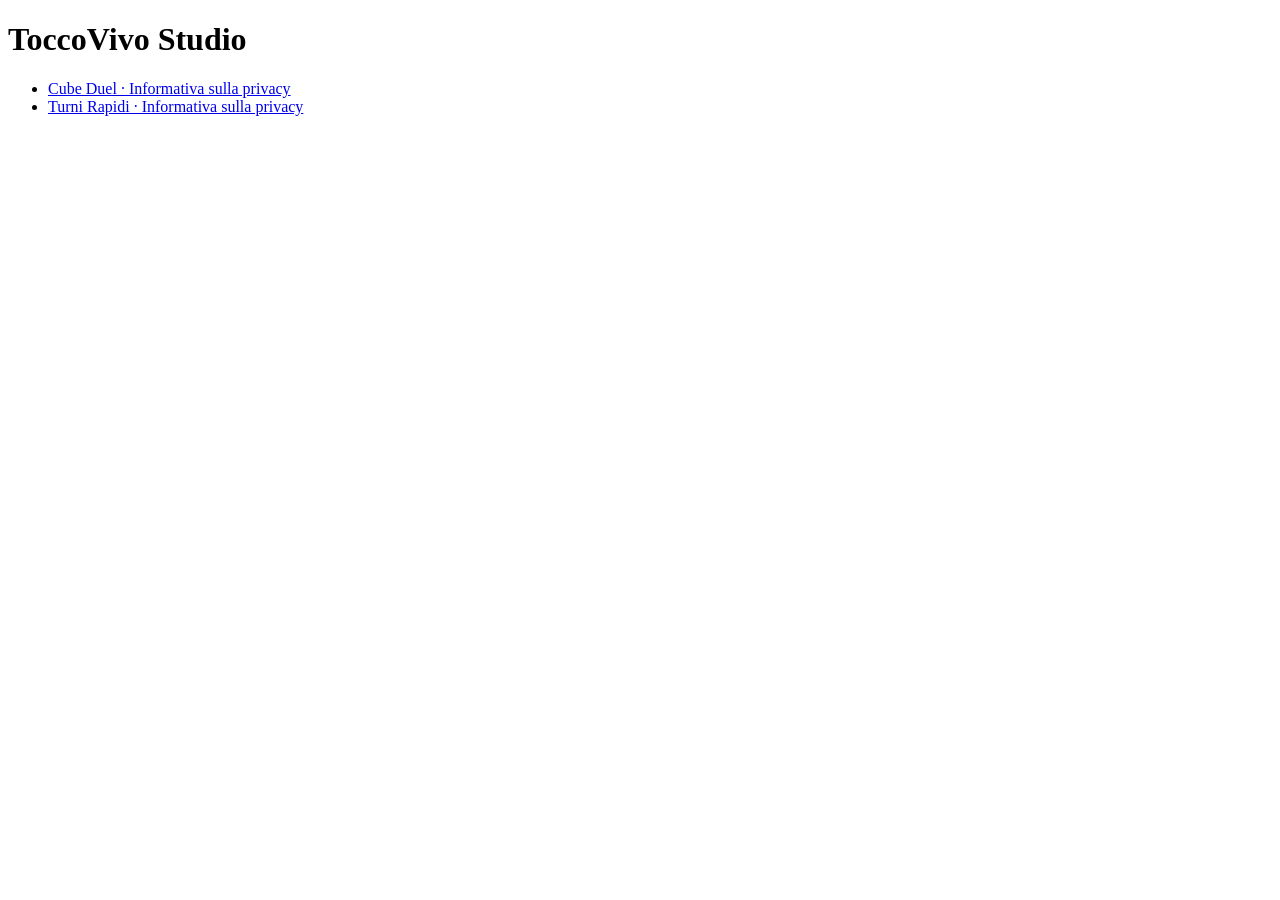
==== index.html @ 867f56ca "Pubblica app-ads.txt e il sito sviluppatore" ====
<!doctype html>
<html lang="it">
<head>
  <meta charset="utf-8">
  <meta name="viewport" content="width=device-width, initial-scale=1">
  <title>ToccoVivo Studio</title>
</head>
<body>
  <main>
    <h1>ToccoVivo Studio</h1>
    <ul>
      <li><a href="/app-info/cube-duel/privacy/">Cube Duel · Informativa sulla privacy</a></li>
      <li><a href="/app-info/turni-rapidi/privacy/">Turni Rapidi · Informativa sulla privacy</a></li>
    </ul>
  </main>
</body>
</html>
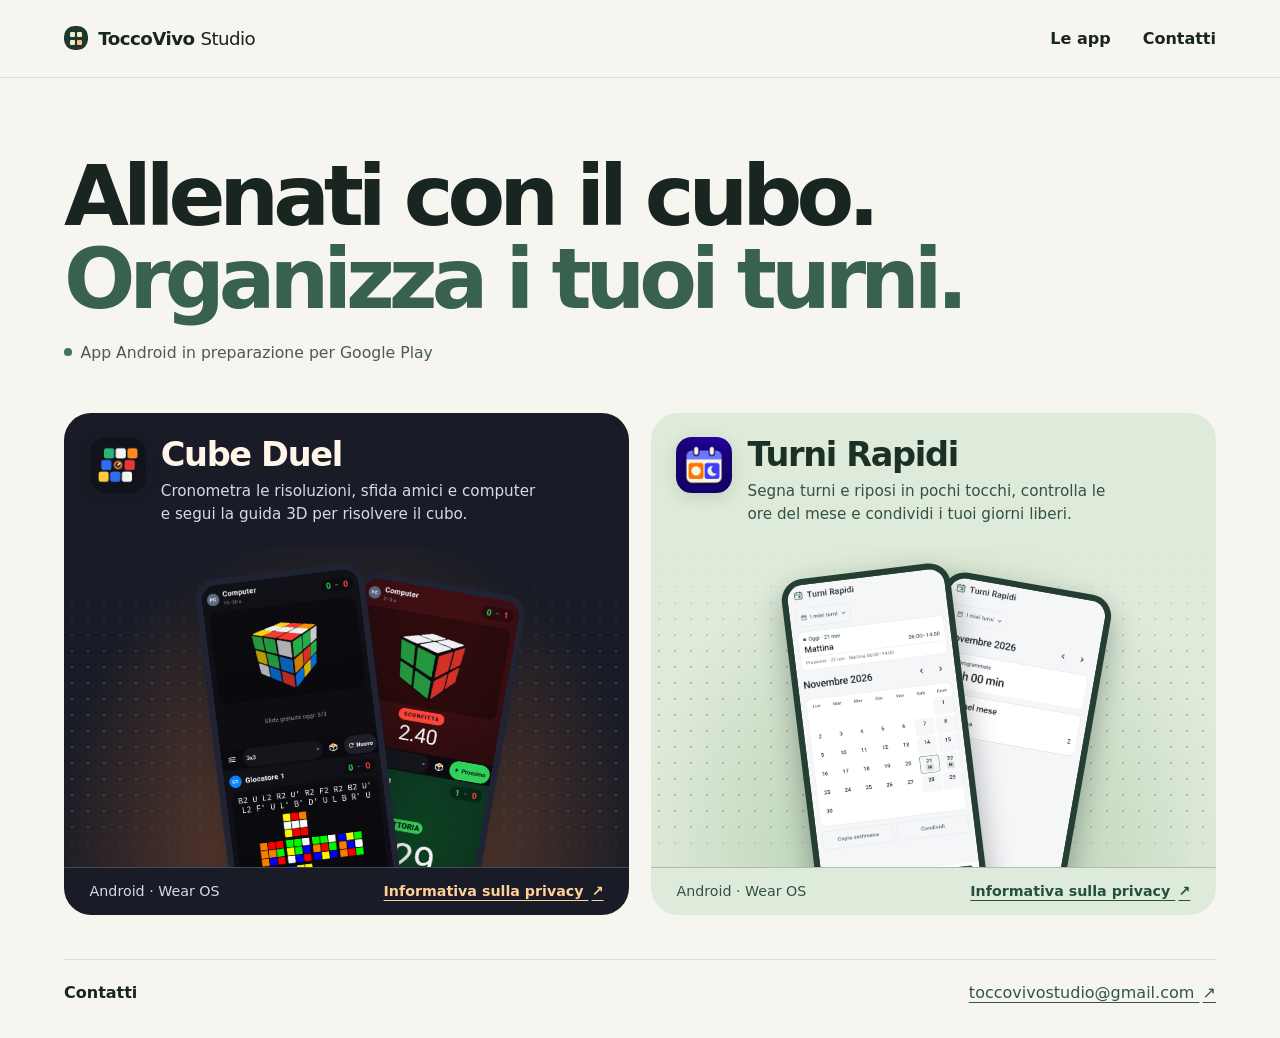
==== commit b761eb3f: "Presenta Cube Duel e Turni Rapidi sul sito di ToccoVivo Studio" ====
--- a/index.html
+++ b/index.html
@@ -3,15 +3,73 @@
 <head>
   <meta charset="utf-8">
   <meta name="viewport" content="width=device-width, initial-scale=1">
-  <title>ToccoVivo Studio</title>
+  <meta name="description" content="Scopri le app Android di ToccoVivo Studio. Allenati con Cube Duel e organizza i tuoi turni con Turni Rapidi.">
+  <title>ToccoVivo Studio · Cube Duel e Turni Rapidi</title>
+  <link rel="stylesheet" href="./stile.css">
 </head>
 <body>
-  <main>
-    <h1>ToccoVivo Studio</h1>
-    <ul>
-      <li><a href="/app-info/cube-duel/privacy/">Cube Duel · Informativa sulla privacy</a></li>
-      <li><a href="/app-info/turni-rapidi/privacy/">Turni Rapidi · Informativa sulla privacy</a></li>
-    </ul>
+  <a class="skip" href="#contenuto">Vai al contenuto</a>
+  <header class="site-header">
+    <div class="wrap header-inner">
+      <a class="brand" href="/" aria-label="ToccoVivo Studio, home">
+        <span class="brand-mark" aria-hidden="true"><i></i><i></i><i></i><i></i></span>
+        <span>ToccoVivo <span class="brand-studio">Studio</span></span>
+      </a>
+      <nav aria-label="Navigazione principale">
+        <a href="#app">Le app</a>
+        <a href="#contatti">Contatti</a>
+      </nav>
+    </div>
+  </header>
+
+  <main id="contenuto" class="wrap">
+    <section class="intro" aria-labelledby="titolo">
+      <h1 id="titolo">Allenati con il cubo.<br><span>Organizza i tuoi turni.</span></h1>
+      <p class="status"><span aria-hidden="true"></span> App Android in preparazione per Google Play</p>
+    </section>
+
+    <section id="app" class="apps" aria-label="Le app di ToccoVivo Studio">
+      <article class="app-card cube" aria-labelledby="cube-title">
+        <div class="app-content">
+          <img class="app-icon" src="./immagini/cube-duel-icona.png" alt="" width="56" height="56">
+          <div>
+            <h2 id="cube-title">Cube Duel</h2>
+            <p>Cronometra le risoluzioni, sfida amici e computer e segui la guida 3D per risolvere il cubo.</p>
+          </div>
+        </div>
+        <div class="preview" aria-label="Schermate di Cube Duel">
+          <div class="device device-secondary"><img src="./immagini/cube-duel-risultato.png" alt="Risultato di una sfida contro il computer"></div>
+          <div class="device device-primary"><img src="./immagini/cube-duel-sfida.png" alt="Cubo 3D e sequenza di mescolamento prima della sfida"></div>
+        </div>
+        <div class="app-footer">
+          <span>Android <span aria-hidden="true">·</span> Wear OS</span>
+          <a href="/app-info/cube-duel/privacy/" aria-label="Informativa sulla privacy di Cube Duel">Informativa sulla privacy <span aria-hidden="true">↗</span></a>
+        </div>
+      </article>
+
+      <article class="app-card turni" aria-labelledby="turni-title">
+        <div class="app-content">
+          <img class="app-icon" src="./immagini/turni-rapidi-icona.png" alt="" width="56" height="56">
+          <div>
+            <h2 id="turni-title">Turni Rapidi</h2>
+            <p>Segna turni e riposi in pochi tocchi, controlla le ore del mese e condividi i tuoi giorni liberi.</p>
+          </div>
+        </div>
+        <div class="preview" aria-label="Schermate di Turni Rapidi">
+          <div class="device device-secondary"><img src="./immagini/turni-rapidi-riepilogo.png" alt="Riepilogo mensile con ore programmate, turni e riposi"></div>
+          <div class="device device-primary"><img src="./immagini/turni-rapidi-calendario.png" alt="Calendario mensile con il turno di oggi e quello successivo"></div>
+        </div>
+        <div class="app-footer">
+          <span>Android <span aria-hidden="true">·</span> Wear OS</span>
+          <a href="/app-info/turni-rapidi/privacy/" aria-label="Informativa sulla privacy di Turni Rapidi">Informativa sulla privacy <span aria-hidden="true">↗</span></a>
+        </div>
+      </article>
+    </section>
+
+    <footer id="contatti" class="contact">
+      <h2>Contatti</h2>
+      <a href="mailto:toccovivostudio@gmail.com">toccovivostudio@gmail.com <span aria-hidden="true">↗</span></a>
+    </footer>
   </main>
 </body>
 </html>
--- a/stile.css
+++ b/stile.css
@@ -0,0 +1,105 @@
+:root {
+  color-scheme: light;
+  --paper: #f6f5ef;
+  --ink: #182521;
+  --muted: #4c5a51;
+  --line: #dfdfd5;
+  font-family: "Segoe UI", system-ui, sans-serif;
+  background: var(--paper);
+  color: var(--ink);
+}
+
+*, *::before, *::after { box-sizing: border-box; }
+body { margin: 0; }
+a { color: inherit; }
+a:focus-visible { outline: 2px solid #8a470d; outline-offset: 5px; border-radius: 3px; }
+img { display: block; }
+h1, h2, p { margin: 0; }
+
+.wrap { width: min(72rem, calc(100% - 4rem)); margin-inline: auto; }
+.skip { position: absolute; inset: 1rem auto auto 1rem; transform: translateY(-200%); background: white; padding: .7rem 1rem; z-index: 3; }
+.skip:focus { transform: none; }
+.site-header { border-bottom: 1px solid var(--line); }
+.header-inner { min-height: 4.8rem; display: flex; align-items: center; justify-content: space-between; gap: 1rem; }
+.brand { display: inline-flex; align-items: center; gap: .65rem; font-size: 1.14rem; font-weight: 750; letter-spacing: -.03em; text-decoration: none; }
+.brand-studio { font-weight: 500; }
+.brand-mark { background: #21362c; padding: .36rem; border-radius: .65rem; display: grid; grid-template-columns: repeat(2, .3rem); gap: .18rem; flex: none; }
+.brand-mark i { aspect-ratio: 1; border-radius: .07rem; background: #e9efd7; }
+.brand-mark i:last-child { background: #ffc07c; }
+nav { display: flex; align-items: center; gap: clamp(.75rem, 3vw, 2rem); font-weight: 600; }
+nav a { text-decoration: none; padding-block: .45rem; }
+nav a:hover, .contact a:hover { text-decoration: underline; text-underline-offset: .24em; }
+
+.intro { padding-block: clamp(2.75rem, 6vw, 5rem) clamp(1.85rem, 4vw, 3.25rem); }
+.intro h1 { font-family: "Segoe UI Variable Display", "Segoe UI", system-ui, sans-serif; font-size: clamp(2.4rem, 6.7vw, 5.25rem); line-height: .99; letter-spacing: -.072em; font-weight: 760; }
+.intro h1 span { color: #38614e; }
+.status { display: flex; align-items: baseline; gap: .55rem; color: var(--muted); margin-top: 1.35rem; font-size: .98rem; }
+.status span { align-self: center; flex: none; width: .48rem; height: .48rem; border-radius: 50%; background: #42765a; }
+
+.apps { display: grid; grid-template-columns: repeat(2, minmax(0, 1fr)); gap: 1.35rem; scroll-margin-top: 1rem; }
+.app-card { border-radius: 1.7rem; overflow: hidden; display: grid; grid-template-rows: auto 1fr auto; }
+.cube { --card: #191c26; --card-text: #fff5e9; --secondary: #d9d8e4; --divider: #444957; --link: #ffd098; --glow: #78462e; --dot: #615045; --frame: #202334; }
+.turni { --card: #dfebda; --card-text: #1c3126; --secondary: #355143; --divider: #adbfac; --link: #23513e; --glow: #adc8a9; --dot: #96ad97; --frame: #253e33; }
+.app-card { background: var(--card); color: var(--card-text); }
+.app-content { display: grid; grid-template-columns: auto minmax(0, 1fr); gap: .95rem; padding: 1.55rem 1.6rem 1.35rem; }
+.app-icon { border-radius: .98rem; box-shadow: 0 .25rem 1rem #13182022; }
+.app-content h2 { font-size: clamp(1.55rem, 3vw, 2.1rem); line-height: 1.05; letter-spacing: -.04em; }
+.app-content p { color: var(--secondary); margin-top: .45rem; line-height: 1.5; font-size: .95rem; max-width: 40ch; }
+
+.preview {
+  position: relative;
+  align-self: end;
+  height: clamp(14rem, 28vw, 20rem);
+  overflow: hidden;
+  isolation: isolate;
+  background: radial-gradient(ellipse at 50% 95%, var(--glow), transparent 75%);
+}
+.preview::before {
+  content: "";
+  position: absolute;
+  inset: 0;
+  opacity: .65;
+  background-image: radial-gradient(var(--dot) .08rem, transparent .1rem);
+  background-size: 1rem 1rem;
+  mask-image: linear-gradient(transparent, #000 40%, #000 86%, transparent);
+  z-index: -1;
+}
+.device {
+  position: absolute;
+  top: 1.4rem;
+  left: 50%;
+  width: 30%;
+  max-width: 10.9rem;
+  padding: .36rem;
+  border-radius: 1.35rem;
+  background: var(--frame);
+  box-shadow: 0 .75rem 1.75rem #0d151954;
+}
+.device img { width: 100%; border-radius: .98rem; }
+.device-primary { transform: translateX(-78%) rotate(-7deg); }
+.device-secondary { top: 2.1rem; transform: translateX(-11%) rotate(10deg); }
+.app-footer { display: flex; align-items: center; justify-content: space-between; flex-wrap: wrap; gap: .55rem 1rem; padding: .95rem 1.6rem; border-top: 1px solid var(--divider); font-size: .89rem; }
+.app-footer > span { color: var(--secondary); }
+.app-footer a { color: var(--link); font-weight: 650; text-underline-offset: .26em; }
+.app-footer a:focus-visible { outline-color: var(--link); }
+.app-footer a span, .contact a span { margin-left: .2rem; }
+
+.contact { display: flex; justify-content: space-between; flex-wrap: wrap; align-items: center; gap: .5rem 1.5rem; margin-top: 2.8rem; padding-block: 1.45rem 2.2rem; border-top: 1px solid var(--line); }
+.contact h2 { font-size: 1rem; }
+.contact a { color: #305744; text-underline-offset: .25em; overflow-wrap: anywhere; }
+
+@media (max-width: 46rem) {
+  .wrap { width: calc(100% - 2rem); }
+  .apps { grid-template-columns: 1fr; }
+  .preview { height: clamp(13.5rem, 64vw, 20rem); }
+  .app-content { padding: 1.3rem 1.25rem 1.15rem; }
+  .app-footer { padding-inline: 1.25rem; }
+  .device { width: 33%; }
+  .contact { margin-top: 2rem; }
+}
+
+@media (max-width: 24rem) {
+  .brand { font-size: 1rem; gap: .48rem; }
+  nav { font-size: .88rem; }
+  .app-icon { width: 44px; height: 44px; border-radius: .8rem; }
+}
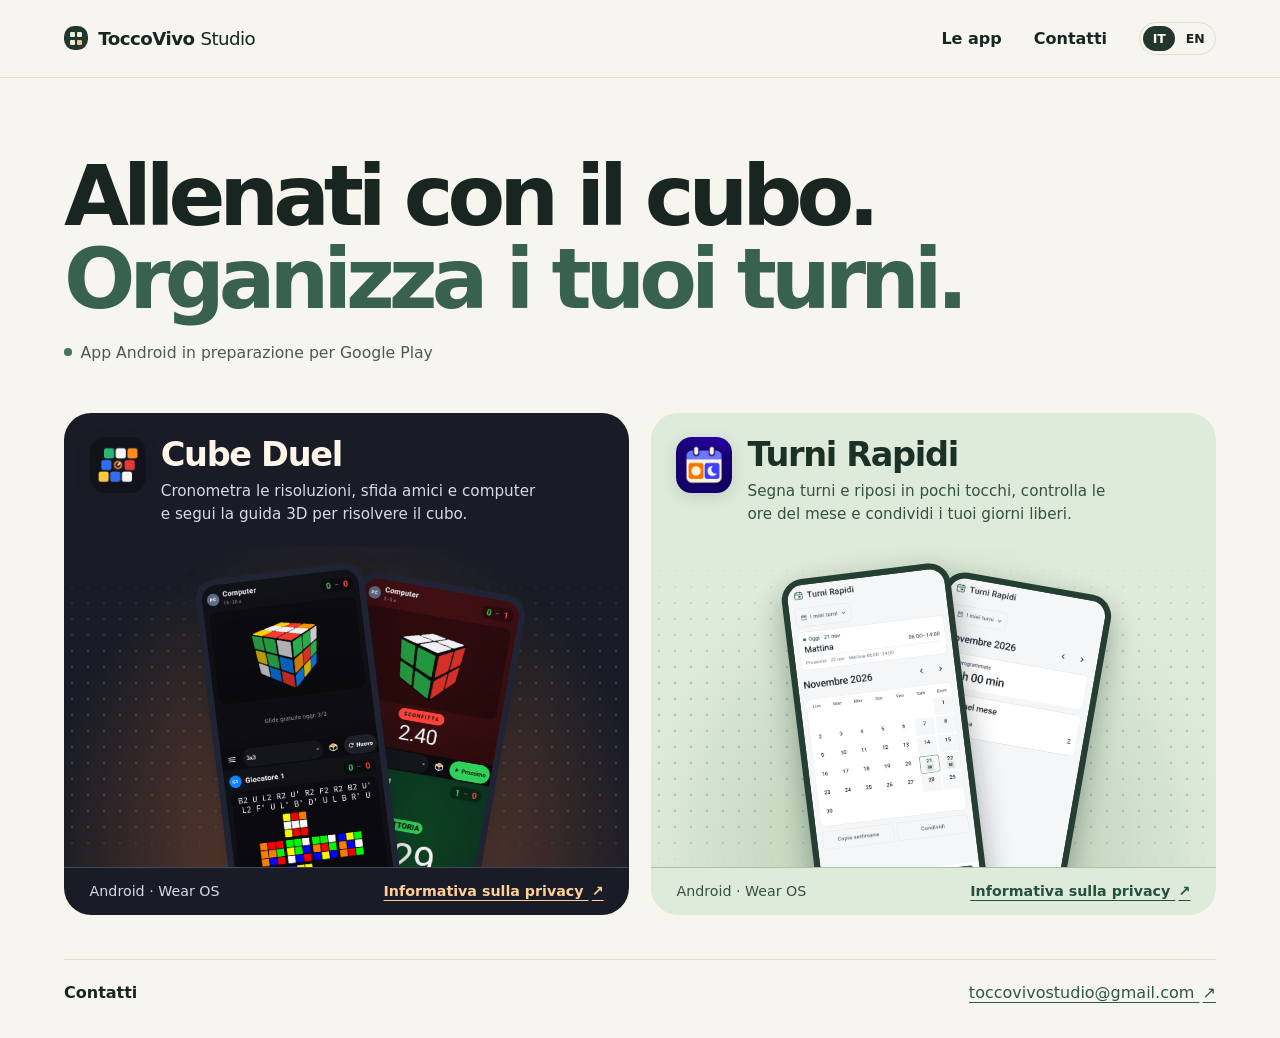
==== commit 496abc5f: "Aggiunge la versione inglese della vetrina" ====
--- a/index.html
+++ b/index.html
@@ -1,75 +1,81 @@
-<!doctype html>
-<html lang="it">
-<head>
-  <meta charset="utf-8">
-  <meta name="viewport" content="width=device-width, initial-scale=1">
-  <meta name="description" content="Scopri le app Android di ToccoVivo Studio. Allenati con Cube Duel e organizza i tuoi turni con Turni Rapidi.">
-  <title>ToccoVivo Studio · Cube Duel e Turni Rapidi</title>
-  <link rel="stylesheet" href="./stile.css">
-</head>
-<body>
-  <a class="skip" href="#contenuto">Vai al contenuto</a>
-  <header class="site-header">
-    <div class="wrap header-inner">
-      <a class="brand" href="/" aria-label="ToccoVivo Studio, home">
-        <span class="brand-mark" aria-hidden="true"><i></i><i></i><i></i><i></i></span>
-        <span>ToccoVivo <span class="brand-studio">Studio</span></span>
-      </a>
-      <nav aria-label="Navigazione principale">
-        <a href="#app">Le app</a>
-        <a href="#contatti">Contatti</a>
-      </nav>
-    </div>
-  </header>
-
-  <main id="contenuto" class="wrap">
-    <section class="intro" aria-labelledby="titolo">
-      <h1 id="titolo">Allenati con il cubo.<br><span>Organizza i tuoi turni.</span></h1>
-      <p class="status"><span aria-hidden="true"></span> App Android in preparazione per Google Play</p>
-    </section>
-
-    <section id="app" class="apps" aria-label="Le app di ToccoVivo Studio">
-      <article class="app-card cube" aria-labelledby="cube-title">
-        <div class="app-content">
-          <img class="app-icon" src="./immagini/cube-duel-icona.png" alt="" width="56" height="56">
-          <div>
-            <h2 id="cube-title">Cube Duel</h2>
-            <p>Cronometra le risoluzioni, sfida amici e computer e segui la guida 3D per risolvere il cubo.</p>
-          </div>
-        </div>
-        <div class="preview" aria-label="Schermate di Cube Duel">
-          <div class="device device-secondary"><img src="./immagini/cube-duel-risultato.png" alt="Risultato di una sfida contro il computer"></div>
-          <div class="device device-primary"><img src="./immagini/cube-duel-sfida.png" alt="Cubo 3D e sequenza di mescolamento prima della sfida"></div>
-        </div>
-        <div class="app-footer">
-          <span>Android <span aria-hidden="true">·</span> Wear OS</span>
-          <a href="/app-info/cube-duel/privacy/" aria-label="Informativa sulla privacy di Cube Duel">Informativa sulla privacy <span aria-hidden="true">↗</span></a>
-        </div>
-      </article>
-
-      <article class="app-card turni" aria-labelledby="turni-title">
-        <div class="app-content">
-          <img class="app-icon" src="./immagini/turni-rapidi-icona.png" alt="" width="56" height="56">
-          <div>
-            <h2 id="turni-title">Turni Rapidi</h2>
-            <p>Segna turni e riposi in pochi tocchi, controlla le ore del mese e condividi i tuoi giorni liberi.</p>
-          </div>
-        </div>
-        <div class="preview" aria-label="Schermate di Turni Rapidi">
-          <div class="device device-secondary"><img src="./immagini/turni-rapidi-riepilogo.png" alt="Riepilogo mensile con ore programmate, turni e riposi"></div>
-          <div class="device device-primary"><img src="./immagini/turni-rapidi-calendario.png" alt="Calendario mensile con il turno di oggi e quello successivo"></div>
-        </div>
-        <div class="app-footer">
-          <span>Android <span aria-hidden="true">·</span> Wear OS</span>
-          <a href="/app-info/turni-rapidi/privacy/" aria-label="Informativa sulla privacy di Turni Rapidi">Informativa sulla privacy <span aria-hidden="true">↗</span></a>
-        </div>
-      </article>
-    </section>
-
-    <footer id="contatti" class="contact">
-      <h2>Contatti</h2>
-      <a href="mailto:toccovivostudio@gmail.com">toccovivostudio@gmail.com <span aria-hidden="true">↗</span></a>
-    </footer>
-  </main>
-</body>
-</html>
+<!doctype html>
+<html lang="it">
+<head>
+  <meta charset="utf-8">
+  <meta name="viewport" content="width=device-width, initial-scale=1">
+  <meta name="description" content="Scopri le app Android di ToccoVivo Studio. Allenati con Cube Duel e organizza i tuoi turni con Turni Rapidi.">
+  <title>ToccoVivo Studio · Cube Duel e Turni Rapidi</title>
+  <link rel="alternate" hreflang="it" href="https://toccovivostudio.github.io/">
+  <link rel="alternate" hreflang="en" href="https://toccovivostudio.github.io/en/">
+  <link rel="stylesheet" href="./stile.css">
+</head>
+<body>
+  <a class="skip" href="#contenuto">Vai al contenuto</a>
+  <header class="site-header">
+    <div class="wrap header-inner">
+      <a class="brand" href="/" aria-label="ToccoVivo Studio, home">
+        <span class="brand-mark" aria-hidden="true"><i></i><i></i><i></i><i></i></span>
+        <span>ToccoVivo <span class="brand-studio">Studio</span></span>
+      </a>
+      <nav class="site-links" aria-label="Navigazione principale">
+        <a href="#app">Le app</a>
+        <a href="#contatti">Contatti</a>
+      </nav>
+      <nav class="language-switch" aria-label="Lingua del sito">
+        <a href="/" hreflang="it" lang="it" aria-label="Italiano" aria-current="page">IT</a>
+        <a href="/en/" hreflang="en" lang="en" aria-label="English">EN</a>
+      </nav>
+    </div>
+  </header>
+
+  <main id="contenuto" class="wrap">
+    <section class="intro" aria-labelledby="titolo">
+      <h1 id="titolo">Allenati con il cubo.<br><span>Organizza i tuoi turni.</span></h1>
+      <p class="status"><span aria-hidden="true"></span> App Android in preparazione per Google Play</p>
+    </section>
+
+    <section id="app" class="apps" aria-label="Le app di ToccoVivo Studio">
+      <article class="app-card cube" aria-labelledby="cube-title">
+        <div class="app-content">
+          <img class="app-icon" src="./immagini/cube-duel-icona.png" alt="" width="56" height="56">
+          <div>
+            <h2 id="cube-title">Cube Duel</h2>
+            <p>Cronometra le risoluzioni, sfida amici e computer e segui la guida 3D per risolvere il cubo.</p>
+          </div>
+        </div>
+        <div class="preview" aria-label="Schermate di Cube Duel">
+          <div class="device device-secondary"><img src="./immagini/cube-duel-risultato.png" alt="Risultato di una sfida contro il computer"></div>
+          <div class="device device-primary"><img src="./immagini/cube-duel-sfida.png" alt="Cubo 3D e sequenza di mescolamento prima della sfida"></div>
+        </div>
+        <div class="app-footer">
+          <span>Android <span aria-hidden="true">·</span> Wear OS</span>
+          <a href="/app-info/cube-duel/privacy/" aria-label="Informativa sulla privacy di Cube Duel">Informativa sulla privacy <span aria-hidden="true">↗</span></a>
+        </div>
+      </article>
+
+      <article class="app-card turni" aria-labelledby="turni-title">
+        <div class="app-content">
+          <img class="app-icon" src="./immagini/turni-rapidi-icona.png" alt="" width="56" height="56">
+          <div>
+            <h2 id="turni-title">Turni Rapidi</h2>
+            <p>Segna turni e riposi in pochi tocchi, controlla le ore del mese e condividi i tuoi giorni liberi.</p>
+          </div>
+        </div>
+        <div class="preview" aria-label="Schermate di Turni Rapidi">
+          <div class="device device-secondary"><img src="./immagini/turni-rapidi-riepilogo.png" alt="Riepilogo mensile con ore programmate, turni e riposi"></div>
+          <div class="device device-primary"><img src="./immagini/turni-rapidi-calendario.png" alt="Calendario mensile con il turno di oggi e quello successivo"></div>
+        </div>
+        <div class="app-footer">
+          <span>Android <span aria-hidden="true">·</span> Wear OS</span>
+          <a href="/app-info/turni-rapidi/privacy/" aria-label="Informativa sulla privacy di Turni Rapidi">Informativa sulla privacy <span aria-hidden="true">↗</span></a>
+        </div>
+      </article>
+    </section>
+
+    <footer id="contatti" class="contact">
+      <h2>Contatti</h2>
+      <a href="mailto:toccovivostudio@gmail.com">toccovivostudio@gmail.com <span aria-hidden="true">↗</span></a>
+    </footer>
+  </main>
+</body>
+</html>
--- a/stile.css
+++ b/stile.css
@@ -1,105 +1,115 @@
-:root {
-  color-scheme: light;
-  --paper: #f6f5ef;
-  --ink: #182521;
-  --muted: #4c5a51;
-  --line: #dfdfd5;
-  font-family: "Segoe UI", system-ui, sans-serif;
-  background: var(--paper);
-  color: var(--ink);
-}
-
-*, *::before, *::after { box-sizing: border-box; }
-body { margin: 0; }
-a { color: inherit; }
-a:focus-visible { outline: 2px solid #8a470d; outline-offset: 5px; border-radius: 3px; }
-img { display: block; }
-h1, h2, p { margin: 0; }
-
-.wrap { width: min(72rem, calc(100% - 4rem)); margin-inline: auto; }
-.skip { position: absolute; inset: 1rem auto auto 1rem; transform: translateY(-200%); background: white; padding: .7rem 1rem; z-index: 3; }
-.skip:focus { transform: none; }
-.site-header { border-bottom: 1px solid var(--line); }
-.header-inner { min-height: 4.8rem; display: flex; align-items: center; justify-content: space-between; gap: 1rem; }
-.brand { display: inline-flex; align-items: center; gap: .65rem; font-size: 1.14rem; font-weight: 750; letter-spacing: -.03em; text-decoration: none; }
-.brand-studio { font-weight: 500; }
-.brand-mark { background: #21362c; padding: .36rem; border-radius: .65rem; display: grid; grid-template-columns: repeat(2, .3rem); gap: .18rem; flex: none; }
-.brand-mark i { aspect-ratio: 1; border-radius: .07rem; background: #e9efd7; }
-.brand-mark i:last-child { background: #ffc07c; }
-nav { display: flex; align-items: center; gap: clamp(.75rem, 3vw, 2rem); font-weight: 600; }
-nav a { text-decoration: none; padding-block: .45rem; }
-nav a:hover, .contact a:hover { text-decoration: underline; text-underline-offset: .24em; }
-
-.intro { padding-block: clamp(2.75rem, 6vw, 5rem) clamp(1.85rem, 4vw, 3.25rem); }
-.intro h1 { font-family: "Segoe UI Variable Display", "Segoe UI", system-ui, sans-serif; font-size: clamp(2.4rem, 6.7vw, 5.25rem); line-height: .99; letter-spacing: -.072em; font-weight: 760; }
-.intro h1 span { color: #38614e; }
-.status { display: flex; align-items: baseline; gap: .55rem; color: var(--muted); margin-top: 1.35rem; font-size: .98rem; }
-.status span { align-self: center; flex: none; width: .48rem; height: .48rem; border-radius: 50%; background: #42765a; }
-
-.apps { display: grid; grid-template-columns: repeat(2, minmax(0, 1fr)); gap: 1.35rem; scroll-margin-top: 1rem; }
-.app-card { border-radius: 1.7rem; overflow: hidden; display: grid; grid-template-rows: auto 1fr auto; }
-.cube { --card: #191c26; --card-text: #fff5e9; --secondary: #d9d8e4; --divider: #444957; --link: #ffd098; --glow: #78462e; --dot: #615045; --frame: #202334; }
-.turni { --card: #dfebda; --card-text: #1c3126; --secondary: #355143; --divider: #adbfac; --link: #23513e; --glow: #adc8a9; --dot: #96ad97; --frame: #253e33; }
-.app-card { background: var(--card); color: var(--card-text); }
-.app-content { display: grid; grid-template-columns: auto minmax(0, 1fr); gap: .95rem; padding: 1.55rem 1.6rem 1.35rem; }
-.app-icon { border-radius: .98rem; box-shadow: 0 .25rem 1rem #13182022; }
-.app-content h2 { font-size: clamp(1.55rem, 3vw, 2.1rem); line-height: 1.05; letter-spacing: -.04em; }
-.app-content p { color: var(--secondary); margin-top: .45rem; line-height: 1.5; font-size: .95rem; max-width: 40ch; }
-
-.preview {
-  position: relative;
-  align-self: end;
-  height: clamp(14rem, 28vw, 20rem);
-  overflow: hidden;
-  isolation: isolate;
-  background: radial-gradient(ellipse at 50% 95%, var(--glow), transparent 75%);
-}
-.preview::before {
-  content: "";
-  position: absolute;
-  inset: 0;
-  opacity: .65;
-  background-image: radial-gradient(var(--dot) .08rem, transparent .1rem);
-  background-size: 1rem 1rem;
-  mask-image: linear-gradient(transparent, #000 40%, #000 86%, transparent);
-  z-index: -1;
-}
-.device {
-  position: absolute;
-  top: 1.4rem;
-  left: 50%;
-  width: 30%;
-  max-width: 10.9rem;
-  padding: .36rem;
-  border-radius: 1.35rem;
-  background: var(--frame);
-  box-shadow: 0 .75rem 1.75rem #0d151954;
-}
-.device img { width: 100%; border-radius: .98rem; }
-.device-primary { transform: translateX(-78%) rotate(-7deg); }
-.device-secondary { top: 2.1rem; transform: translateX(-11%) rotate(10deg); }
-.app-footer { display: flex; align-items: center; justify-content: space-between; flex-wrap: wrap; gap: .55rem 1rem; padding: .95rem 1.6rem; border-top: 1px solid var(--divider); font-size: .89rem; }
-.app-footer > span { color: var(--secondary); }
-.app-footer a { color: var(--link); font-weight: 650; text-underline-offset: .26em; }
-.app-footer a:focus-visible { outline-color: var(--link); }
-.app-footer a span, .contact a span { margin-left: .2rem; }
-
-.contact { display: flex; justify-content: space-between; flex-wrap: wrap; align-items: center; gap: .5rem 1.5rem; margin-top: 2.8rem; padding-block: 1.45rem 2.2rem; border-top: 1px solid var(--line); }
-.contact h2 { font-size: 1rem; }
-.contact a { color: #305744; text-underline-offset: .25em; overflow-wrap: anywhere; }
-
-@media (max-width: 46rem) {
-  .wrap { width: calc(100% - 2rem); }
-  .apps { grid-template-columns: 1fr; }
-  .preview { height: clamp(13.5rem, 64vw, 20rem); }
-  .app-content { padding: 1.3rem 1.25rem 1.15rem; }
-  .app-footer { padding-inline: 1.25rem; }
-  .device { width: 33%; }
-  .contact { margin-top: 2rem; }
-}
-
-@media (max-width: 24rem) {
-  .brand { font-size: 1rem; gap: .48rem; }
-  nav { font-size: .88rem; }
-  .app-icon { width: 44px; height: 44px; border-radius: .8rem; }
-}
+:root {
+  color-scheme: light;
+  --paper: #f6f5ef;
+  --ink: #182521;
+  --muted: #4c5a51;
+  --line: #dfdfd5;
+  font-family: "Segoe UI", system-ui, sans-serif;
+  background: var(--paper);
+  color: var(--ink);
+}
+
+*, *::before, *::after { box-sizing: border-box; }
+body { margin: 0; }
+a { color: inherit; }
+a:focus-visible { outline: 2px solid #8a470d; outline-offset: 5px; border-radius: 3px; }
+img { display: block; }
+h1, h2, p { margin: 0; }
+
+.wrap { width: min(72rem, calc(100% - 4rem)); margin-inline: auto; }
+.skip { position: absolute; inset: 1rem auto auto 1rem; transform: translateY(-200%); background: white; padding: .7rem 1rem; z-index: 3; }
+.skip:focus { transform: none; }
+.site-header { border-bottom: 1px solid var(--line); }
+.header-inner { min-height: 4.8rem; display: grid; grid-template-columns: auto 1fr auto; align-items: center; gap: clamp(1rem, 3vw, 2rem); }
+.brand { display: inline-flex; align-items: center; gap: .65rem; font-size: 1.14rem; font-weight: 750; letter-spacing: -.03em; text-decoration: none; }
+.brand-studio { font-weight: 500; }
+.brand-mark { background: #21362c; padding: .36rem; border-radius: .65rem; display: grid; grid-template-columns: repeat(2, .3rem); gap: .18rem; flex: none; }
+.brand-mark i { aspect-ratio: 1; border-radius: .07rem; background: #e9efd7; }
+.brand-mark i:last-child { background: #ffc07c; }
+nav { display: flex; align-items: center; gap: clamp(.75rem, 3vw, 2rem); font-weight: 600; }
+nav a { text-decoration: none; padding-block: .45rem; }
+nav a:hover, .contact a:hover { text-decoration: underline; text-underline-offset: .24em; }
+.site-links { justify-self: end; }
+.language-switch { gap: .2rem; padding: .2rem; border: 1px solid var(--line); border-radius: 2rem; }
+.language-switch a { display: block; min-width: 2rem; padding: .3rem .45rem; border-radius: 2rem; text-align: center; font-size: .78rem; }
+.language-switch [aria-current="page"] { background: #21362c; color: #fff; }
+
+.intro { padding-block: clamp(2.75rem, 6vw, 5rem) clamp(1.85rem, 4vw, 3.25rem); }
+.intro h1 { font-family: "Segoe UI Variable Display", "Segoe UI", system-ui, sans-serif; font-size: clamp(2.4rem, 6.7vw, 5.25rem); line-height: .99; letter-spacing: -.072em; font-weight: 760; }
+.intro h1 span { color: #38614e; }
+.status { display: flex; align-items: baseline; gap: .55rem; color: var(--muted); margin-top: 1.35rem; font-size: .98rem; }
+.status span { align-self: center; flex: none; width: .48rem; height: .48rem; border-radius: 50%; background: #42765a; }
+
+.apps { display: grid; grid-template-columns: repeat(2, minmax(0, 1fr)); gap: 1.35rem; scroll-margin-top: 1rem; }
+.app-card { border-radius: 1.7rem; overflow: hidden; display: grid; grid-template-rows: auto 1fr auto; }
+.cube { --card: #191c26; --card-text: #fff5e9; --secondary: #d9d8e4; --divider: #444957; --link: #ffd098; --glow: #78462e; --dot: #615045; --frame: #202334; }
+.turni { --card: #dfebda; --card-text: #1c3126; --secondary: #355143; --divider: #adbfac; --link: #23513e; --glow: #adc8a9; --dot: #96ad97; --frame: #253e33; }
+.app-card { background: var(--card); color: var(--card-text); }
+.app-content { display: grid; grid-template-columns: auto minmax(0, 1fr); gap: .95rem; padding: 1.55rem 1.6rem 1.35rem; }
+.app-icon { border-radius: .98rem; box-shadow: 0 .25rem 1rem #13182022; }
+.app-content h2 { font-size: clamp(1.55rem, 3vw, 2.1rem); line-height: 1.05; letter-spacing: -.04em; }
+.app-content p { color: var(--secondary); margin-top: .45rem; line-height: 1.5; font-size: .95rem; max-width: 40ch; }
+
+.preview {
+  position: relative;
+  align-self: end;
+  height: clamp(14rem, 28vw, 20rem);
+  overflow: hidden;
+  isolation: isolate;
+  background: radial-gradient(ellipse at 50% 95%, var(--glow), transparent 75%);
+}
+.preview::before {
+  content: "";
+  position: absolute;
+  inset: 0;
+  opacity: .65;
+  background-image: radial-gradient(var(--dot) .08rem, transparent .1rem);
+  background-size: 1rem 1rem;
+  mask-image: linear-gradient(transparent, #000 40%, #000 86%, transparent);
+  z-index: -1;
+}
+.device {
+  position: absolute;
+  top: 1.4rem;
+  left: 50%;
+  width: 30%;
+  max-width: 10.9rem;
+  padding: .36rem;
+  border-radius: 1.35rem;
+  background: var(--frame);
+  box-shadow: 0 .75rem 1.75rem #0d151954;
+}
+.device img { width: 100%; border-radius: .98rem; }
+.device-primary { transform: translateX(-78%) rotate(-7deg); }
+.device-secondary { top: 2.1rem; transform: translateX(-11%) rotate(10deg); }
+.app-footer { display: flex; align-items: center; justify-content: space-between; flex-wrap: wrap; gap: .55rem 1rem; padding: .95rem 1.6rem; border-top: 1px solid var(--divider); font-size: .89rem; }
+.app-footer > span { color: var(--secondary); }
+.app-footer a { color: var(--link); font-weight: 650; text-underline-offset: .26em; }
+.app-footer a:focus-visible { outline-color: var(--link); }
+.app-footer a span, .contact a span { margin-left: .2rem; }
+
+.contact { display: flex; justify-content: space-between; flex-wrap: wrap; align-items: center; gap: .5rem 1.5rem; margin-top: 2.8rem; padding-block: 1.45rem 2.2rem; border-top: 1px solid var(--line); }
+.contact h2 { font-size: 1rem; }
+.contact a { color: #305744; text-underline-offset: .25em; overflow-wrap: anywhere; }
+
+@media (max-width: 46rem) {
+  .wrap { width: calc(100% - 2rem); }
+  .apps { grid-template-columns: 1fr; }
+  .preview { height: clamp(13.5rem, 64vw, 20rem); }
+  .app-content { padding: 1.3rem 1.25rem 1.15rem; }
+  .app-footer { padding-inline: 1.25rem; }
+  .device { width: 33%; }
+  .contact { margin-top: 2rem; }
+}
+
+@media (max-width: 32rem) {
+  .header-inner { grid-template-columns: 1fr auto; gap: .45rem 1rem; padding-block: .7rem .38rem; }
+  .site-links { grid-row: 2; grid-column: 1 / -1; justify-self: start; }
+  .language-switch { grid-row: 1; grid-column: 2; }
+}
+
+@media (max-width: 24rem) {
+  .brand { font-size: 1rem; gap: .48rem; }
+  nav { font-size: .88rem; }
+  .app-icon { width: 44px; height: 44px; border-radius: .8rem; }
+}
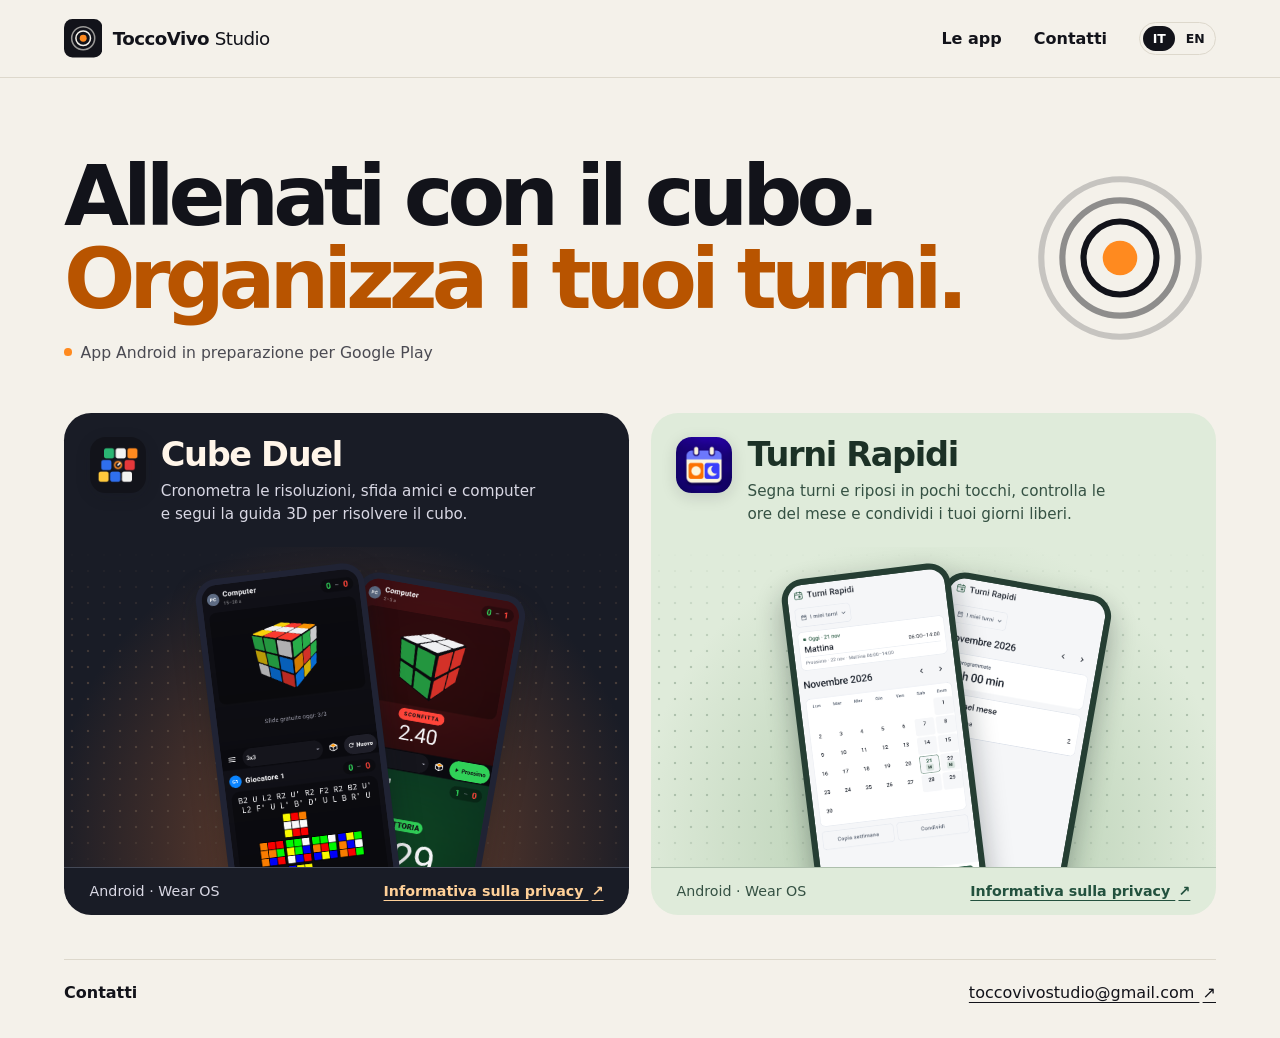
==== commit 511f6118: "Aggiorna il marchio di ToccoVivo Studio Nuovo simbolo, colori nero, crema e arancione, icona della s" ====
--- a/index.html
+++ b/index.html
@@ -8,13 +8,22 @@
   <link rel="alternate" hreflang="it" href="https://toccovivostudio.github.io/">
   <link rel="alternate" hreflang="en" href="https://toccovivostudio.github.io/en/">
   <link rel="stylesheet" href="./stile.css">
+  <meta name="theme-color" content="#12131a">
+  <link rel="icon" href="/favicon.svg" type="image/svg+xml">
+  <link rel="apple-touch-icon" href="/immagini/logo-toccovivo-512.png">
+  <meta property="og:type" content="website">
+  <meta property="og:site_name" content="ToccoVivo Studio">
+  <meta property="og:title" content="ToccoVivo Studio · Cube Duel e Turni Rapidi">
+  <meta property="og:description" content="Scopri le app Android di ToccoVivo Studio. Allenati con Cube Duel e organizza i tuoi turni con Turni Rapidi.">
+  <meta property="og:image" content="https://toccovivostudio.github.io/immagini/og-toccovivo.png">
+  <meta name="twitter:card" content="summary_large_image">
 </head>
 <body>
   <a class="skip" href="#contenuto">Vai al contenuto</a>
   <header class="site-header">
     <div class="wrap header-inner">
       <a class="brand" href="/" aria-label="ToccoVivo Studio, home">
-        <span class="brand-mark" aria-hidden="true"><i></i><i></i><i></i><i></i></span>
+        <svg class="brand-mark" viewBox="0 0 100 100" aria-hidden="true"><rect width="100" height="100" rx="22" fill="#12131A"/><circle cx="50" cy="50" r="9" fill="#FF8A1F"/><circle cx="50" cy="50" r="19" fill="none" stroke="#F4F1EA" stroke-width="4"/><circle cx="50" cy="50" r="30" fill="none" stroke="#F4F1EA" stroke-opacity=".6" stroke-width="4"/></svg>
         <span>ToccoVivo <span class="brand-studio">Studio</span></span>
       </a>
       <nav class="site-links" aria-label="Navigazione principale">
@@ -30,8 +39,11 @@
 
   <main id="contenuto" class="wrap">
     <section class="intro" aria-labelledby="titolo">
+      <div class="intro-text">
       <h1 id="titolo">Allenati con il cubo.<br><span>Organizza i tuoi turni.</span></h1>
       <p class="status"><span aria-hidden="true"></span> App Android in preparazione per Google Play</p>
+    </div>
+      <svg class="hero-mark" viewBox="0 0 100 100" aria-hidden="true"><circle cx="50" cy="50" r="9" fill="#FF8A1F"/><circle cx="50" cy="50" r="19" fill="none" stroke="#12131A" stroke-width="3.2"/><circle cx="50" cy="50" r="30" fill="none" stroke="#12131A" stroke-opacity=".45" stroke-width="3.2"/><circle cx="50" cy="50" r="41" fill="none" stroke="#12131A" stroke-opacity=".2" stroke-width="3.2"/></svg>
     </section>
 
     <section id="app" class="apps" aria-label="Le app di ToccoVivo Studio">
--- a/stile.css
+++ b/stile.css
@@ -1,9 +1,9 @@
 :root {
   color-scheme: light;
-  --paper: #f6f5ef;
-  --ink: #182521;
-  --muted: #4c5a51;
-  --line: #dfdfd5;
+  --paper: #f4f1ea;
+  --ink: #12131a;
+  --muted: #4a4a52;
+  --line: #ddd8cc;
   font-family: "Segoe UI", system-ui, sans-serif;
   background: var(--paper);
   color: var(--ink);
@@ -23,22 +23,20 @@
 .header-inner { min-height: 4.8rem; display: grid; grid-template-columns: auto 1fr auto; align-items: center; gap: clamp(1rem, 3vw, 2rem); }
 .brand { display: inline-flex; align-items: center; gap: .65rem; font-size: 1.14rem; font-weight: 750; letter-spacing: -.03em; text-decoration: none; }
 .brand-studio { font-weight: 500; }
-.brand-mark { background: #21362c; padding: .36rem; border-radius: .65rem; display: grid; grid-template-columns: repeat(2, .3rem); gap: .18rem; flex: none; }
-.brand-mark i { aspect-ratio: 1; border-radius: .07rem; background: #e9efd7; }
-.brand-mark i:last-child { background: #ffc07c; }
+.brand-mark { width: 2.4rem; height: 2.4rem; flex: none; display: block; }
 nav { display: flex; align-items: center; gap: clamp(.75rem, 3vw, 2rem); font-weight: 600; }
 nav a { text-decoration: none; padding-block: .45rem; }
 nav a:hover, .contact a:hover { text-decoration: underline; text-underline-offset: .24em; }
 .site-links { justify-self: end; }
 .language-switch { gap: .2rem; padding: .2rem; border: 1px solid var(--line); border-radius: 2rem; }
 .language-switch a { display: block; min-width: 2rem; padding: .3rem .45rem; border-radius: 2rem; text-align: center; font-size: .78rem; }
-.language-switch [aria-current="page"] { background: #21362c; color: #fff; }
+.language-switch [aria-current="page"] { background: #12131a; color: #fff; }
 
 .intro { padding-block: clamp(2.75rem, 6vw, 5rem) clamp(1.85rem, 4vw, 3.25rem); }
 .intro h1 { font-family: "Segoe UI Variable Display", "Segoe UI", system-ui, sans-serif; font-size: clamp(2.4rem, 6.7vw, 5.25rem); line-height: .99; letter-spacing: -.072em; font-weight: 760; }
-.intro h1 span { color: #38614e; }
+.intro h1 span { color: #b85400; }
 .status { display: flex; align-items: baseline; gap: .55rem; color: var(--muted); margin-top: 1.35rem; font-size: .98rem; }
-.status span { align-self: center; flex: none; width: .48rem; height: .48rem; border-radius: 50%; background: #42765a; }
+.status span { align-self: center; flex: none; width: .48rem; height: .48rem; border-radius: 50%; background: #ff8a1f; }
 
 .apps { display: grid; grid-template-columns: repeat(2, minmax(0, 1fr)); gap: 1.35rem; scroll-margin-top: 1rem; }
 .app-card { border-radius: 1.7rem; overflow: hidden; display: grid; grid-template-rows: auto 1fr auto; }
@@ -90,7 +88,7 @@
 
 .contact { display: flex; justify-content: space-between; flex-wrap: wrap; align-items: center; gap: .5rem 1.5rem; margin-top: 2.8rem; padding-block: 1.45rem 2.2rem; border-top: 1px solid var(--line); }
 .contact h2 { font-size: 1rem; }
-.contact a { color: #305744; text-underline-offset: .25em; overflow-wrap: anywhere; }
+.contact a { color: #12131a; text-underline-offset: .25em; overflow-wrap: anywhere; }
 
 @media (max-width: 46rem) {
   .wrap { width: calc(100% - 2rem); }
@@ -113,3 +111,7 @@
   nav { font-size: .88rem; }
   .app-icon { width: 44px; height: 44px; border-radius: .8rem; }
 }
+
+.intro { display: grid; grid-template-columns: minmax(0, 1fr) auto; align-items: center; gap: clamp(1rem, 4vw, 3rem); }
+.hero-mark { width: clamp(7rem, 17vw, 12rem); height: auto; flex: none; }
+@media (max-width: 46rem) { .hero-mark { display: none; } .intro { display: block; } }
